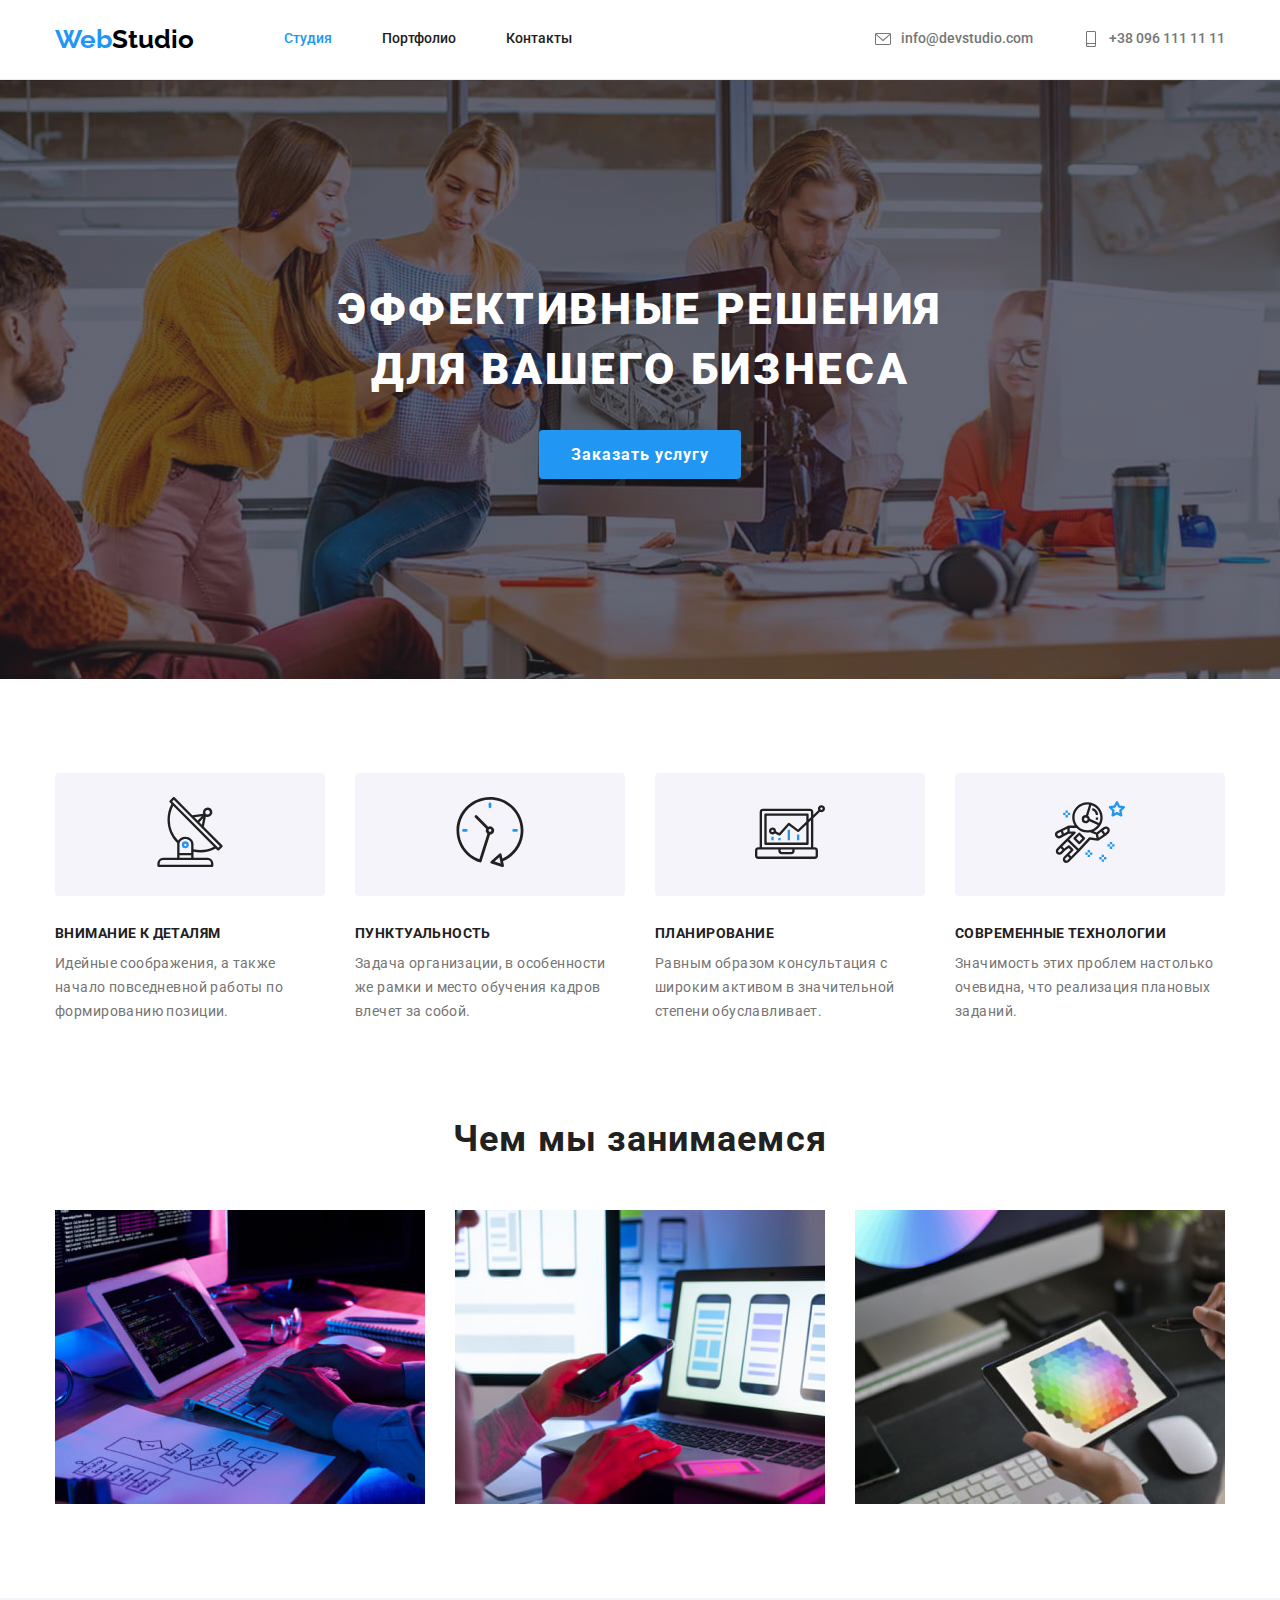
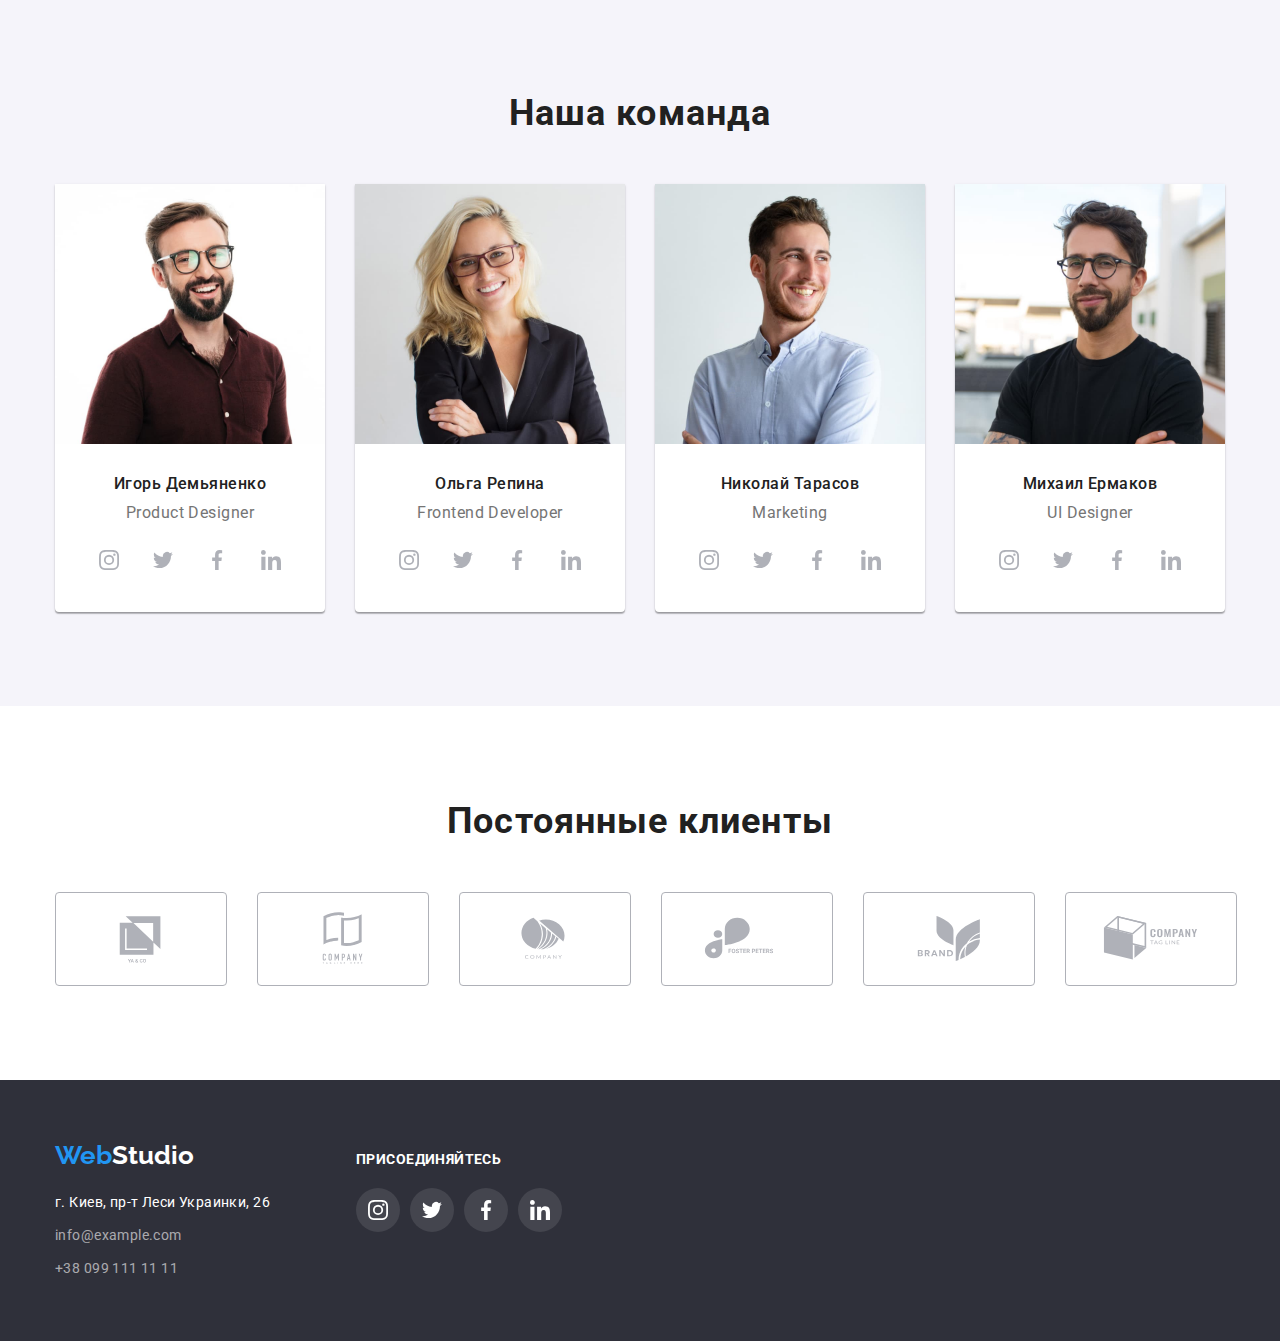
==== index.html @ 2717baa4 "Initial commit" ====
<!DOCTYPE html>
<html lang="ru">

<head>
  <meta charset="UTF-8" />
  <meta http-equiv="X-UA-Compatible" content="IE=edge" />
  <meta name="viewport" content="width=device-width, initial-scale=1.0" />
  <title>Студия</title>

  <link rel="preconnect" href="https://fonts.googleapis.com" />
  <link rel="preconnect" href="https://fonts.gstatic.com" crossorigin />
  <link href="https://fonts.googleapis.com/css2?family=Raleway:wght@700&family=Roboto:wght@400;500;700;900&display=swap"
    rel="stylesheet" />

  <link rel="stylesheet"
    href="https://cdnjs.cloudflare.com/ajax/libs/modern-normalize/1.1.0/modern-normalize.min.css" />

  <link rel="stylesheet" href="./css/styles.css" />
</head>

<body>
  <!-- Header -->
  <header class="section header">
    <div class="container">
      <a class="link logo" href="./index.html"><span class="logo-web">Web</span>Studio</a>
      <nav class="navigation">
        <ul class="list navigation-list">
          <li class="navigation-item">
            <a class="link navigation-link current" href="./index.html">Студия</a>
          </li>
          <li class="navigation-item">
            <a class="link navigation-link" href="./portfolio.html">Портфолио</a>
          </li>
          <li class="navigation-item">
            <a class="link navigation-link" href="/contact">Контакты</a>
          </li>
        </ul>
      </nav>

      <ul class="list contact-list">
        <li class="contact-item">
          <a class="link contact-link contact-mail" href="mailto:info@devstudio.com">
            <svg class="icon" width="16px" height="16px">
              <use href="./images/icons.svg#icon-mail"></use>
            </svg>
            info@devstudio.com</a>
        </li>
        <li class="contact-item">
          <a class="link contact-link contact-tel" href="tel:+380961111111">
            <svg class="icon" width="16px" height="16px">
              <use href="./images/icons.svg#icon-tel"></use>
            </svg>
            +38 096 111 11 11</a>
        </li>
      </ul>
    </div>
  </header>

  <!-- Main -->
  <main>
    <!-- Hero-section -->
    <section class="section hero">
      <div class="container">
        <div class="hero-container">
          <h1 class="hero-title">Эффективные решения для вашего бизнеса</h1>
          <button class="hero-btn" type="button">Заказать услугу</button>
        </div>
      </div>
    </section>

    <!-- Features-section -->
    <section class="section features">
      <div class="container">
        <h2 class="title features-title visually-hidden">Особенности</h2>
        <ul class="list features-list">
          <li class="features-item features-icon-antenna">
            <div class="feature-thumb">
              <svg class="icon" width="70px" height="70px">
                <use href="./images/icons.svg#icon-antenna"></use>
              </svg>
            </div>
            <h3 class="features-subtitle subtitle">Внимание к деталям</h3>
            <p class="features-desc">
              Идейные соображения, а также начало повседневной работы по формированию позиции.
            </p>
          </li>
          <li class="features-item features-icon-clock">
            <div class="feature-thumb">
              <svg class="icon" width="70px" height="70px">
                <use href="./images/icons.svg#icon-clock"></use>
              </svg>
            </div>
            <h3 class="features-subtitle subtitle">Пунктуальность</h3>
            <p class="features-desc">
              Задача организации, в особенности же рамки и место обучения кадров влечет за собой.
            </p>
          </li>
          <li class="features-item features-icon-diagram">
            <div class="feature-thumb">
              <svg class="icon" width="70px" height="70px">
                <use href="./images/icons.svg#icon-diagram"></use>
              </svg>
            </div>
            <h3 class="features-subtitle subtitle">Планирование</h3>
            <p class="features-desc">
              Равным образом консультация с широким активом в значительной степени обуславливает.
            </p>
          </li>
          <li class="features-item features-icon-astronaut">
            <div class="feature-thumb">
              <svg class="icon" width="70px" height="70px">
                <use href="./images/icons.svg#icon-astronaut"></use>
              </svg>
            </div>
            <h3 class="features-subtitle subtitle">Современные технологии</h3>
            <p class="features-desc">
              Значимость этих проблем настолько очевидна, что реализация плановых заданий.
            </p>
          </li>
        </ul>
      </div>
    </section>

    <!-- Product-section -->
    <section class="section product">
      <div class="container">
        <h2 class="title product-title">Чем мы занимаемся</h2>
        <ul class="list product-list">
          <li class="product-item">
            <img class="product-img" src="./images/product/box_1.jpg" alt="Пишем код и создаем логику" width="370"
              height="294" />
          </li>
          <li class="product-item">
            <img class="product-img" src="./images/product/box_2.jpg" alt="Создаем адаптивный дизайн" width="370"
              height="294" />
          </li>
          <li class="product-item">
            <img class="product-img" src="./images/product/box_3.jpg" alt="Подбираем цветовую палитру" width="370"
              height="294" />
          </li>
        </ul>
      </div>
    </section>

    <!-- Team-section -->
    <section class="section team">
      <div class="container">
        <h2 class="title team-title">Наша команда</h2>
        <ul class="list team-list">
          <li class="team-item">
            <img class="team-img" src="./images/team/img_1.jpg" alt="Игорь Демьяненко" width="270" height="260" />
            <div class="team-wrapper">
              <h3 class="team-member subtitle">Игорь Демьяненко</h3>
              <p class="team-desc" lang="en">Product Designer</p>
              <ul class="list social-list">
                <li class="social-item">
                  <a class="link social-link" href="#" title="Instagram" aria-label="instagram">
                    <svg class="icon" width="20px" height="20px">
                      <use href="./images/icons.svg#icon-instagram"></use>
                    </svg>
                  </a>
                </li>
                <li class="social-item">
                  <a class="link social-link" href="#" title="Twitter" aria-label="twitter">
                    <svg class="icon" width="20px" height="20px">
                      <use href="./images/icons.svg#icon-twitter"></use>
                    </svg>
                  </a>
                </li>
                <li class="social-item">
                  <a class="link social-link" href="#" title="Facebook" aria-label="facebook">
                    <svg class="icon" width="20px" height="20px">
                      <use href="./images/icons.svg#icon-facebook"></use>
                    </svg>
                  </a>
                </li>
                <li class="social-item">
                  <a class="link social-link" href="#" title="Linkedin" aria-label="linkedin">
                    <svg class="icon" width="20px" height="20px">
                      <use href="./images/icons.svg#icon-linkedin"></use>
                    </svg>
                  </a>
                </li>
              </ul>
            </div>
          </li>
          <li class="team-item">
            <img class="team-img" src="./images/team/img_2.jpg" alt="Ольга Репина" width="270" height="260" />
            <div class="team-wrapper">
              <h3 class="team-member subtitle">Ольга Репина</h3>
              <p class="team-desc" lang="en">Frontend Developer</p>
              <ul class="list social-list">
                <li class="social-item">
                  <a class="link social-link" href="#" title="Instagram" aria-label="instagram">
                    <svg class="icon" width="20px" height="20px">
                      <use href="./images/icons.svg#icon-instagram"></use>
                    </svg>
                  </a>
                </li>
                <li class="social-item">
                  <a class="link social-link" href="#" title="Twitter" aria-label="twitter">
                    <svg class="icon" width="20px" height="20px">
                      <use href="./images/icons.svg#icon-twitter"></use>
                    </svg>
                  </a>
                </li>
                <li class="social-item">
                  <a class="link social-link" href="#" title="Facebook" aria-label="facebook">
                    <svg class="icon" width="20px" height="20px">
                      <use href="./images/icons.svg#icon-facebook"></use>
                    </svg>
                  </a>
                </li>
                <li class="social-item">
                  <a class="link social-link" href="#" title="Linkedin" aria-label="linkedin">
                    <svg class="icon" width="20px" height="20px">
                      <use href="./images/icons.svg#icon-linkedin"></use>
                    </svg>
                  </a>
                </li>
              </ul>
            </div>
          </li>
          <li class="team-item">
            <img class="team-img" src="./images/team/img_3.jpg" alt="Николай Тарасов" width="270" height="260" />
            <div class="team-wrapper">
              <h3 class="team-member subtitle">Николай Тарасов</h3>
              <p class="team-desc" lang="en">Marketing</p>
              <ul class="list social-list">
                <li class="social-item">
                  <a class="link social-link" href="#" title="Instagram" aria-label="instagram">
                    <svg class="icon" width="20px" height="20px">
                      <use href="./images/icons.svg#icon-instagram"></use>
                    </svg>
                  </a>
                </li>
                <li class="social-item">
                  <a class="link social-link" href="#" title="Twitter" aria-label="twitter">
                    <svg class="icon" width="20px" height="20px">
                      <use href="./images/icons.svg#icon-twitter"></use>
                    </svg>
                  </a>
                </li>
                <li class="social-item">
                  <a class="link social-link" href="#" title="Facebook" aria-label="facebook">
                    <svg class="icon" width="20px" height="20px">
                      <use href="./images/icons.svg#icon-facebook"></use>
                    </svg>
                  </a>
                </li>
                <li class="social-item">
                  <a class="link social-link" href="#" title="Linkedin" aria-label="linkedin">
                    <svg class="icon" width="20px" height="20px">
                      <use href="./images/icons.svg#icon-linkedin"></use>
                    </svg>
                  </a>
                </li>
              </ul>
            </div>
          </li>
          <li class="team-item">
            <img class="team-img" src="./images/team/img_4.jpg" alt="Михаил Ермаков" width="270" height="260" />
            <div class="team-wrapper">
              <h3 class="team-member subtitle">Михаил Ермаков</h3>
              <p class="team-desc" lang="en">UI Designer</p>
              <ul class="list social-list">
                <li class="social-item">
                  <a class="link social-link" href="#" title="Instagram" aria-label="instagram">
                    <svg class="icon" width="20px" height="20px">
                      <use href="./images/icons.svg#icon-instagram"></use>
                    </svg>
                  </a>
                </li>
                <li class="social-item">
                  <a class="link social-link" href="#" title="Twitter" aria-label="twitter">
                    <svg class="icon" width="20px" height="20px">
                      <use href="./images/icons.svg#icon-twitter"></use>
                    </svg>
                  </a>
                </li>
                <li class="social-item">
                  <a class="link social-link" href="#" title="Facebook" aria-label="facebook">
                    <svg class="icon" width="20px" height="20px">
                      <use href="./images/icons.svg#icon-facebook"></use>
                    </svg>
                  </a>
                </li>
                <li class="social-item">
                  <a class="link social-link" href="#" title="Linkedin" aria-label="linkedin">
                    <svg class="icon" width="20px" height="20px">
                      <use href="./images/icons.svg#icon-linkedin"></use>
                    </svg>
                  </a>
                </li>
              </ul>
            </div>
          </li>
        </ul>
      </div>
    </section>

    <!-- Client-section -->
    <section class="section client">
      <div class="container">
        <h2 class="title client-title">Постоянные клиенты</h2>
        <ul class="list client-list">
          <li class="client-item">
            <a class="link client-link" href="">
              <svg class="icon" width="106px" height="60px">
                <use href="./images/icons.svg#icon-client_one"></use>
              </svg>
            </a>
          </li>
          <li class="client-item">
            <a class="link client-link" href="">
              <svg class="icon" width="106px" height="60px">
                <use href="./images/icons.svg#icon-client_two"></use>
              </svg>
            </a>
          </li>
          <li class="client-item">
            <a class="link client-link" href="">
              <svg class="icon" width="106px" height="60px">
                <use href="./images/icons.svg#icon-client_three"></use>
              </svg>
            </a>
          </li>
          <li class="client-item">
            <a class="link client-link" href="">
              <svg class="icon" width="106px" height="60px">
                <use href="./images/icons.svg#icon-client_four"></use>
              </svg>
            </a>
          </li>
          <li class="client-item">
            <a class="link client-link" href="">
              <svg class="icon" width="106px" height="60px">
                <use href="./images/icons.svg#icon-client_five"></use>
              </svg>
            </a>
          </li>
          <li class="client-item">
            <a class="link client-link" href="">
              <svg class="icon" width="106px" height="60px">
                <use href="./images/icons.svg#icon-client_six"></use>
              </svg>
            </a>
          </li>
        </ul>
      </div>
    </section>
  </main>

  <!-- Footer  -->
  <footer class="section footer">
    <div class="container">
      <div class="footer-container">
        <div class="address-container">
          <a class="link logo" href="./index.html"><span class="logo-web">Web</span>Studio</a>
          <address class="address">
            <ul class="list address-list">
              <li class="address-item">
                <a class="link address-office" href="https://goo.gl/maps/Bg9jCh9cksQUBGPt6" target="_blank"
                  rel="noopener nofollow noreferrer">г. Киев, пр-т Леси Украинки, 26</a>
              </li>
              <li class="address-item">
                <a class="link address-link" href="mailto:info@example.com">info@example.com</a>
              </li>
              <li class="address-item">
                <a class="link address-link" href="tel:+380991111111">+38 099 111 11 11</a>
              </li>
            </ul>
          </address>
        </div>
        <div class="social-container">
          <h2 class="social-container-title">Присоединяйтесь</h2>
          <ul class="list social-list">
            <li class="social-item">
              <a class="link social-link" href="#" title="Instagram" aria-label="instagram">
                <svg class="icon" width="20px" height="20px">
                  <use href="./images/icons.svg#icon-instagram"></use>
                </svg>
              </a>
            </li>
            <li class="social-item">
              <a class="link social-link" href="#" title="Twitter" aria-label="twitter">
                <svg class="icon" width="20px" height="20px">
                  <use href="./images/icons.svg#icon-twitter"></use>
                </svg>
              </a>
            </li>
            <li class="social-item">
              <a class="link social-link" href="#" title="Facebook" aria-label="facebook">
                <svg class="icon" width="20px" height="20px">
                  <use href="./images/icons.svg#icon-facebook"></use>
                </svg>
              </a>
            </li>
            <li class="social-item">
              <a class="link social-link" href="#" title="Linkedin" aria-label="linkedin">
                <svg class="icon" width="20px" height="20px">
                  <use href="./images/icons.svg#icon-linkedin"></use>
                </svg>
              </a>
            </li>
          </ul>
        </div>
      </div>
    </div>
  </footer>
</body>

</html>
---- css/styles.css ----
:root {
  --logo-font: 'Raleway', sans-serif;
  --logo-font-one: #000;
  --logo-font-color: #2196f3;

  --main-font: 'Roboto', sans-serif;

  --main-font-color: #212121;
  --main-light: #fff;
  --desc-font-color: #757575;
  --social-link-color: #afb1b8;

  --footer-background-color: #2f303a;
  --btn-background-color: var(--logo-font-color);
  --btn-background-hover: #188ce8;
  --background-section-color: #f5f4fa;
  --address-link-color: rgb(255 255 255 / 0.6);
  --hero-gradient-color: rgb(47 48 58 / 0.4);

  --border-color: 1px solid #eee;
  --filter-btn-box-shadow: 0px 3px 1px rgb(0 0 0 / 0.1), 0px 1px 2px rgb(0 0 0 / 0.08),
    0px 2px 2px rgb(0 0 0 / 0.12);
  --hero-btn-box-shadow: 0px 4px 4px rgb(0 0 0 / 0.15);

  --project-item-box-shadow: 0px 1px 1px rgb(0 0 0 / 0.12), 0px 4px 4px rgb(0 0 0 / 0.06),
    1px 4px 6px rgb(0 0 0 / 0.16);

  --header-border-bottom: 1px solid #ececec;

  --team-box-shadow: 0px 1px 3px rgb(0 0 0 / 0.12), 0px 1px 1px rgb(0 0 0 / 0.14),
    0px 2px 1px rgba(0 0 0 / 0.2);
  --team-border-radius: 0px 0px 4px 4px;

  --client-border: 1px solid #afb1b8;
  --client-border-accent: 1px solid #2196f3;

  --footer-background-social: rgb(255 255 255 / 0.1);

  /* Grid setting */
  --project-items: 2;
  --project-indent: 30px;
}

/* Global Styles */

html {
  scroll-behavior: smooth;
}

body {
  font-family: var(--main-font);
  color: var(--main-font-color);
}

h1,
h2,
h3,
h4,
h5,
h6,
p {
  margin: 0;
}

img {
  display: block;
  max-width: 100%;
  height: auto;
}

.link {
  text-decoration: none;
  font-style: normal;
}

.list {
  display: flex;
  margin: 0;
  padding: 0;
  list-style: none;
}

.section {
  padding-top: 94px;
  padding-bottom: 94px;
  max-width: 1600px;
  margin: 0 auto;

  /* outline: 2px solid tomato; */
}

.icon {
  fill: currentColor;
}

.visually-hidden {
  position: absolute;
  width: 1px;
  height: 1px;
  margin: -1px;
  border: 0;
  padding: 0;

  white-space: nowrap;
  clip-path: inset(100%);
  clip: rect(0 0 0 0);
  overflow: hidden;
}

/* Common Styles */

.title {
  font-weight: 700;
  font-size: 36px;

  line-height: 1.17;
  text-align: center;
  letter-spacing: 0.03em;
}

.subtitle {
  margin-bottom: 10px;
}

.container {
  max-width: 1200px;
  margin: 0 auto;
  padding: 0 15px;
}

/* Header Styles */

.header {
  padding-top: 24px;
  padding-bottom: 24px;
  border-bottom: var(--header-border-bottom);
}

.logo {
  font-family: var(--logo-font);
  font-weight: 700;
  font-size: 26px;
  line-height: 1.19;
  color: var(--logo-font-one);
}

.logo-web {
  color: var(--logo-font-color);
}

.navigation-link,
.contact-link {
  display: inline-flex;
  align-items: center;
  gap: 10px;

  padding: 4px 0;
  font-weight: 500;
  font-size: 14px;
  line-height: 1.14;
  color: inherit;
}

.contact-link {
  color: var(--desc-font-color);
}

.navigation-link:hover,
.navigation-link:focus,
.contact-link:hover,
.contact-link:focus {
  color: var(--logo-font-color);
}

.navigation-list,
.contact-list {
  gap: 50px;
}

.navigation {
  margin-left: 90px;
  margin-right: auto;
}

.header .container {
  display: flex;
  align-items: center;
}

/* Hero Styles */

.hero {
  padding-top: 200px;
  padding-bottom: 200px;
  color: var(--main-light);
  background-color: var(--footer-background-color);
  background-image: linear-gradient(var(--hero-gradient-color), var(--hero-gradient-color)),
    url('../images/hero/background_hero_img.jpg');
  background-position: center;
  background-size: cover;
}

.hero-container {
  max-width: 696px;
  margin: 0 auto;
  text-align: center;
}

.hero-title {
  margin-top: 0;
  margin-bottom: 30px;

  font-weight: 900;
  font-size: 44px;
  line-height: 1.36;
  letter-spacing: 0.06em;
  text-transform: uppercase;
}

.hero-btn {
  padding: 10px 32px;

  font-weight: 700;
  font-size: 16px;
  line-height: 1.86;
  letter-spacing: 0.06em;

  color: var(--main-light);
  background-color: var(--btn-background-color);
  box-shadow: var(--hero-btn-box-shadow);
  border-radius: 4px;
  border: 0;
}

.hero-btn:hover,
.hero-btn:focus {
  background-color: var(--btn-background-hover);
  cursor: pointer;
}

/* Features Styles */

.features-list {
  gap: 30px;
}

.features-item {
  max-width: 270px;
}

.feature-thumb {
  margin-bottom: 30px;
  padding: 24px 100px;
  background-color: var(--background-section-color);
  border-radius: 4px;
}

.features-subtitle {
  font-size: 14px;
  line-height: 1.14;
  letter-spacing: 0.03em;
  text-transform: uppercase;
}

.features-desc {
  color: var(--desc-font-color);
}

/* Product Styles */

.section.product {
  padding-top: 0;
}

.product-title {
  margin-bottom: 50px;
}

.product-list {
  gap: 30px;
}

/* Team Styles */

.team {
  background-color: var(--background-section-color);
}

.team-title {
  margin-bottom: 50px;
}

.team-list {
  gap: 30px;
}

.team-item {
  max-width: 270px;

  background-color: var(--main-light);

  box-shadow: var(--team-box-shadow);
  border-radius: var(--team-border-radius);
}

.team-wrapper {
  margin: 30px auto;
}

.team-member,
.team-desc {
  font-size: 16px;
  line-height: 1.19;
  text-align: center;
  letter-spacing: 0.03em;
}

.team-member {
  font-weight: 500;
}

.team-desc {
  color: var(--desc-font-color);
}

/* Social Link Styles */

.social-list {
  justify-content: center;
  gap: 10px;
  margin-top: 16px;
}

.social-link {
  display: flex;
  justify-content: center;
  align-items: center;
  padding: 12px;

  color: var(--social-link-color);
  border-radius: 50%;
}

.social-link:hover,
.social-link:focus {
  color: var(--main-light);
  background-color: var(--btn-background-color);
}

/* Client Styles */

.client-list {
  justify-content: space-between;
  align-items: center;
  gap: 30px;
  margin-top: 50px;
}

.client-link {
  display: flex;
  justify-content: space-between;
  align-items: center;
  padding: 16px 32px;

  color: var(--social-link-color);
  border: var(--client-border);
  border-radius: 4px;
}

.client-link:hover,
.client-link:focus {
  color: var(--logo-font-color);
  border: var(--client-border-accent);
}

/* Footer Styles + features-desc */

.footer {
  padding-top: 60px;
  padding-bottom: 60px;
  background-color: var(--footer-background-color);
}

.footer-container {
  display: flex;
  align-items: baseline;
  gap: 85px;
}

.address-container {
  flex-basis: 216px;
}

.address {
  margin-top: 20px;
}

.address-list {
  display: block;
}

.features-desc,
.address-office,
.address-link {
  font-size: 14px;
  line-height: 1.71;
  letter-spacing: 0.03em;
}

.address-office,
.footer .logo {
  color: var(--main-light);
}

.address-link {
  color: var(--address-link-color);
}

.address-item:not(:last-child) {
  margin-bottom: 9px;
}

.social-container-title {
  font-size: 14px;
  line-height: 1.14;
  letter-spacing: 0.03em;
  text-transform: uppercase;
  color: var(--main-light);
}

.footer .social-list {
  margin-top: 20px;
}

.footer .social-link {
  color: var(--main-light);
  background-color: var(--footer-background-social);
}

.footer .social-link:hover,
.footer .social-link:focus {
  background-color: var(--btn-background-color);
}

/* Portfolio Styles */

.filter-list {
  justify-content: center;
  gap: 8px;
  margin-bottom: 50px;
}

.filter-btn {
  padding: 6px 22px;

  font-weight: 500;
  font-size: 16px;
  line-height: 1.62;
  letter-spacing: 0.03em;

  background-color: var(--background-section-color);
  border-radius: 4px;
  border: none;
}

.filter-btn:hover,
.filter-btn:focus,
.btn-active {
  color: var(--main-light);
  background-color: var(--btn-background-color);
  box-shadow: var(--filter-btn-box-shadow);
  border-radius: 4px;
  cursor: pointer;
}

.project-list {
  flex-wrap: wrap;
  gap: var(--project-indent);
}

.project-item {
  max-width: 370px;
}

.project-item:hover {
  box-shadow: var(--project-item-box-shadow);
  cursor: pointer;
}

.project-wrapper {
  padding: 20px 24px;
  border: var(--border-color);
  border-top: none;
}

.project-title {
  margin-bottom: 4px;
  font-size: 18px;
  line-height: 2;
  letter-spacing: 0.06em;
}

.project-desc {
  font-size: 16px;
  line-height: 1.88;
  letter-spacing: 0.03em;
  color: var(--desc-font-color);
}

/* Current Page */

.current {
  color: var(--logo-font-color);
}
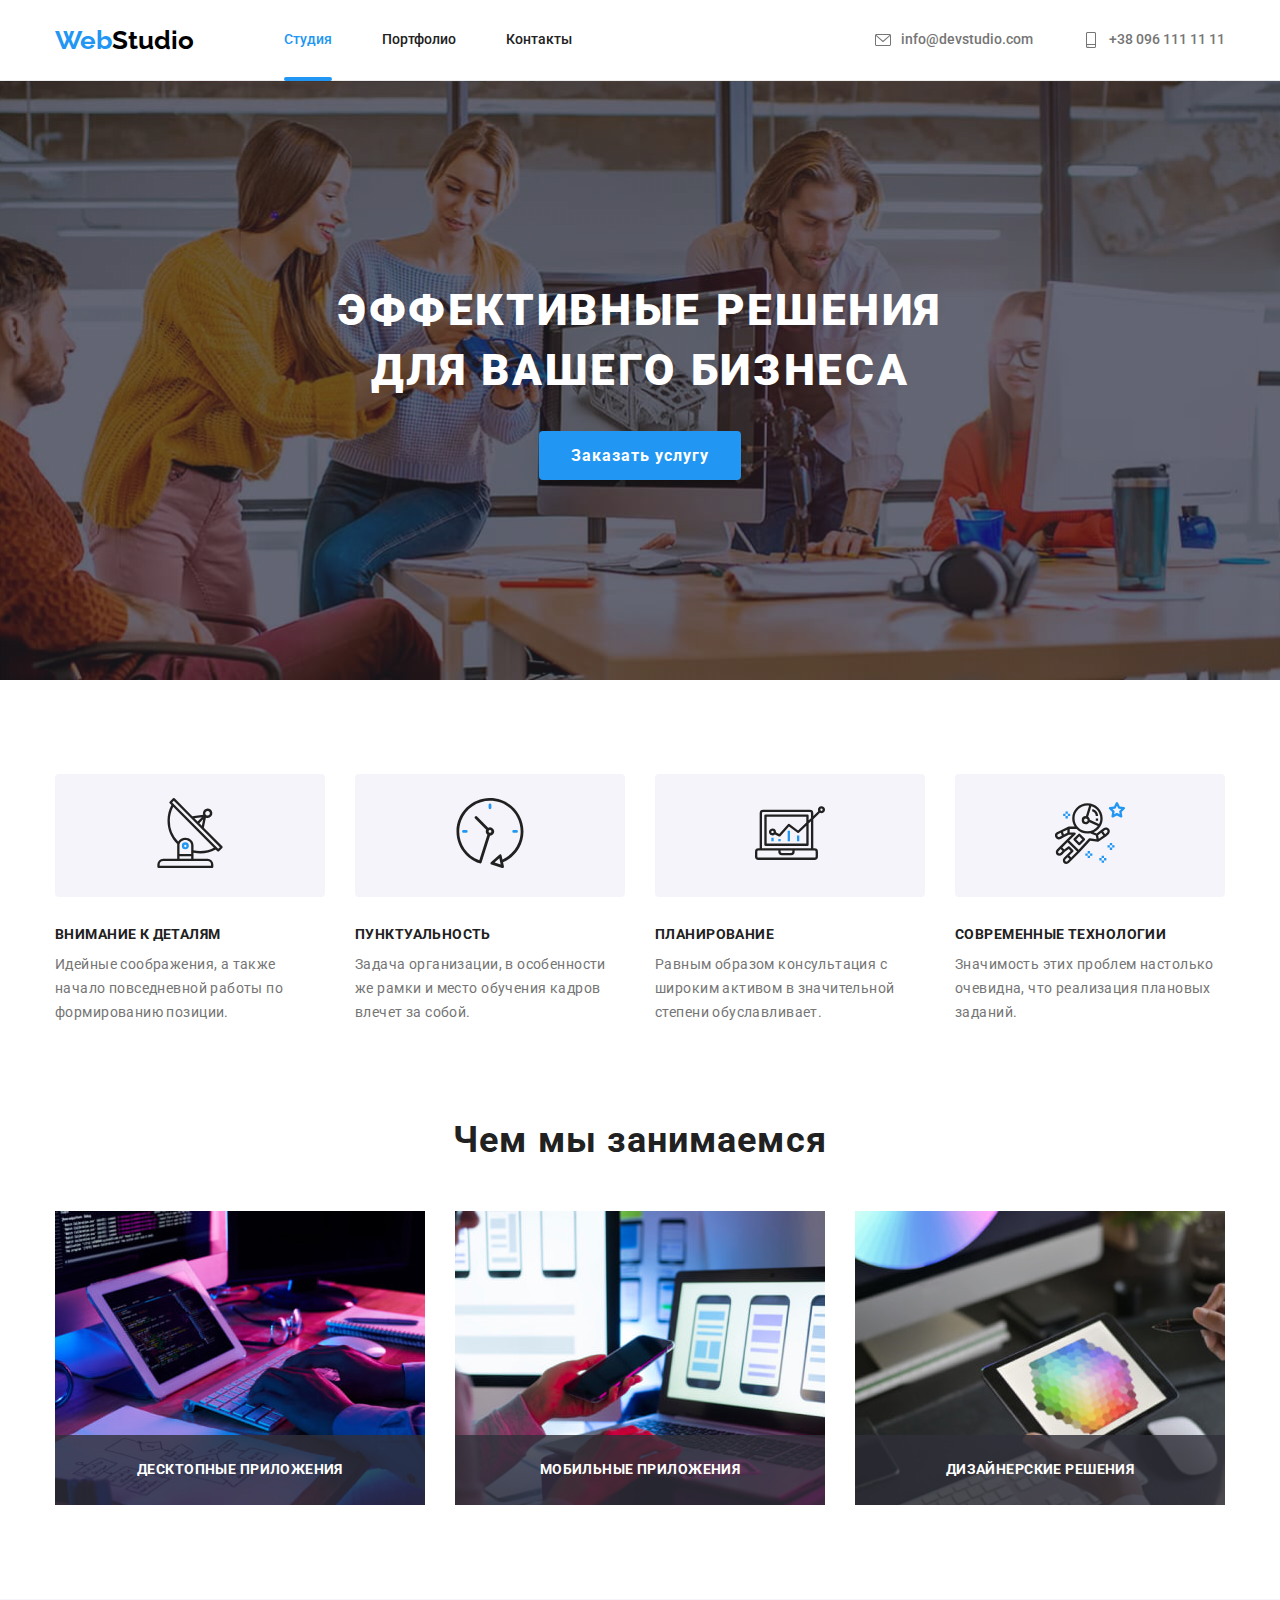
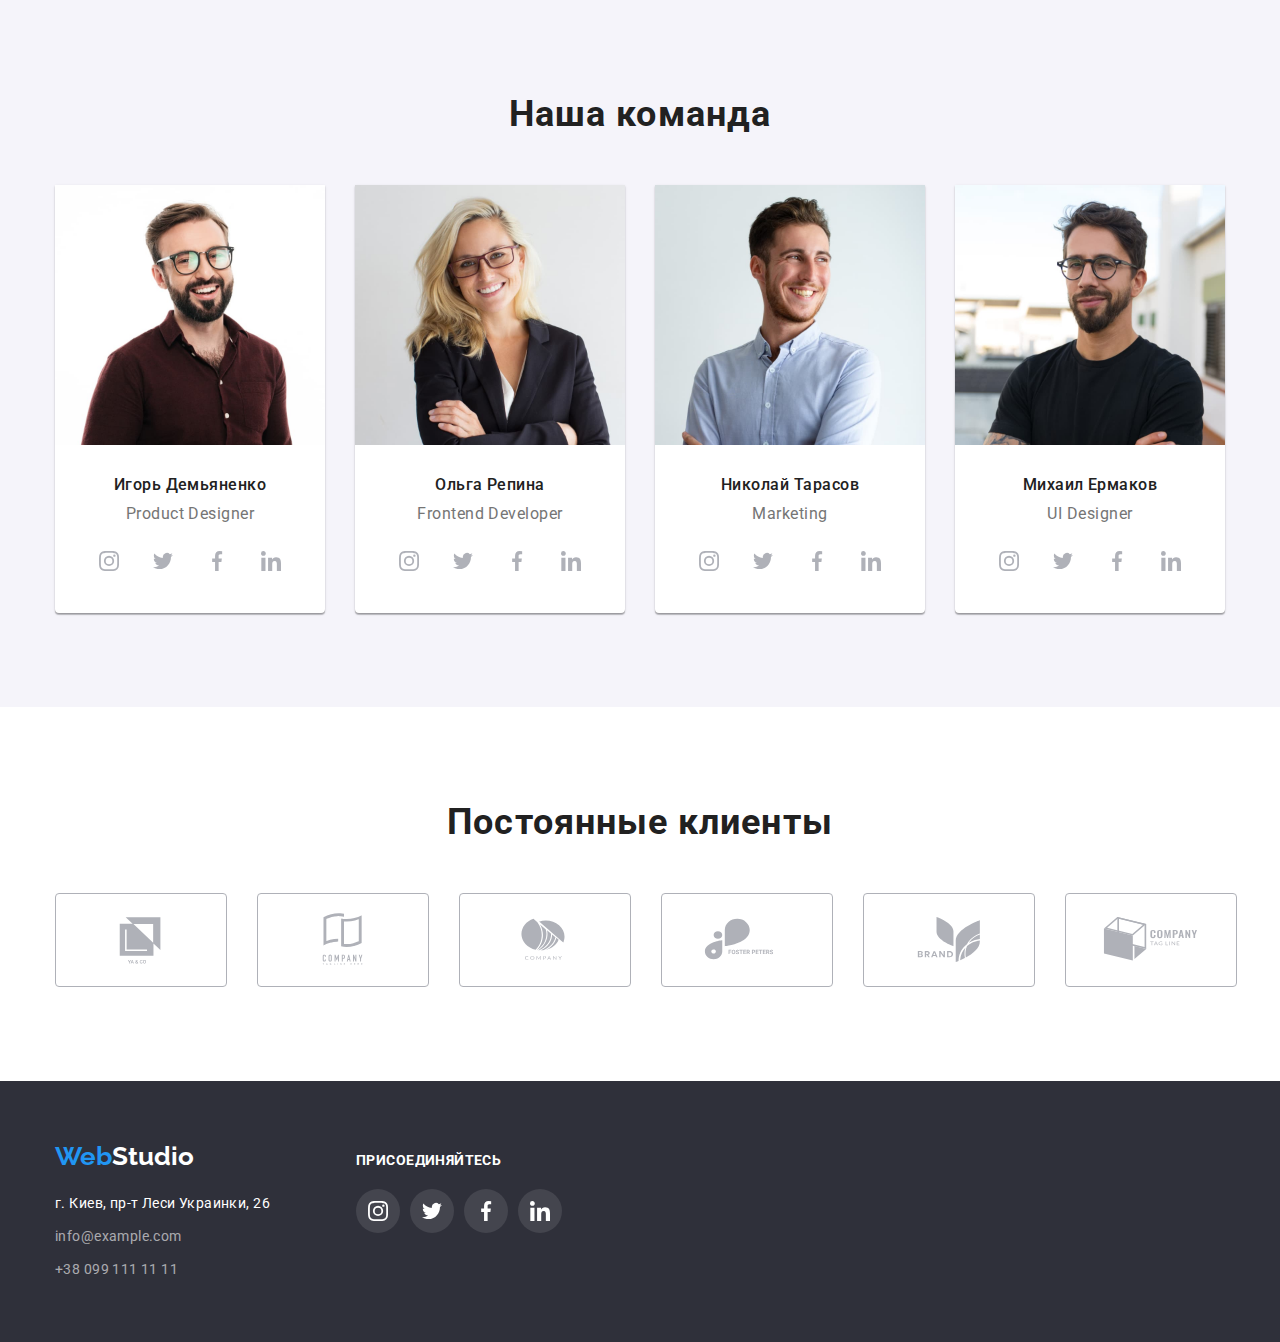
==== commit 225ee672: "add transition and modal" ====
--- a/index.html
+++ b/index.html
@@ -63,7 +63,7 @@
       <div class="container">
         <div class="hero-container">
           <h1 class="hero-title">Эффективные решения для вашего бизнеса</h1>
-          <button class="hero-btn" type="button">Заказать услугу</button>
+          <button class="hero-btn button" type="button" data-modal-open>Заказать услугу</button>
         </div>
       </div>
     </section>
@@ -129,14 +129,23 @@
           <li class="product-item">
             <img class="product-img" src="./images/product/box_1.jpg" alt="Пишем код и создаем логику" width="370"
               height="294" />
+            <div class="product-subtitle-overlay">
+              <h3 class="product-subtitle">Десктопные приложения</h3>
+            </div>
           </li>
           <li class="product-item">
             <img class="product-img" src="./images/product/box_2.jpg" alt="Создаем адаптивный дизайн" width="370"
               height="294" />
+            <div class="product-subtitle-overlay">
+              <h3 class="product-subtitle">Мобильные приложения</h3>
+            </div>
           </li>
           <li class="product-item">
             <img class="product-img" src="./images/product/box_3.jpg" alt="Подбираем цветовую палитру" width="370"
               height="294" />
+            <div class="product-subtitle-overlay">
+              <h3 class="product-subtitle">Дизайнерские решения</h3>
+            </div>
           </li>
         </ul>
       </div>
@@ -373,7 +382,7 @@
           </address>
         </div>
         <div class="social-container">
-          <h2 class="social-container-title">Присоединяйтесь</h2>
+          <strong class="social-container-title">Присоединяйтесь</strong>
           <ul class="list social-list">
             <li class="social-item">
               <a class="link social-link" href="#" title="Instagram" aria-label="instagram">
@@ -408,6 +417,18 @@
       </div>
     </div>
   </footer>
+
+  <div class="backdrop is-hidden" data-modal>
+    <div class="modal">
+      <button class="modal-close-btn" type="button" data-modal-close>
+        <svg class="icon" width="18px" height="18px" title="Close">
+          <use href="./images/icons.svg#icon-close"></use>
+        </svg>
+      </button>
+    </div>
+  </div>
+
+  <script src="./js/modal.js"></script>
 </body>
 
 </html>--- a/css/styles.css
+++ b/css/styles.css
@@ -27,6 +27,8 @@
 
   --header-border-bottom: 1px solid #ececec;
 
+  --product-subtitle-background: rgb(47 48 58 / 0.8);
+
   --team-box-shadow: 0px 1px 3px rgb(0 0 0 / 0.12), 0px 1px 1px rgb(0 0 0 / 0.14),
     0px 2px 1px rgba(0 0 0 / 0.2);
   --team-border-radius: 0px 0px 4px 4px;
@@ -39,6 +41,10 @@
   /* Grid setting */
   --project-items: 2;
   --project-indent: 30px;
+
+  /* Transition setting */
+  --transition-duration: 250ms;
+  --transition-timing-function: cubic-bezier(0.4, 0, 0.2, 1);
 }
 
 /* Global Styles */
@@ -73,6 +79,23 @@
   font-style: normal;
 }
 
+.button,
+.link {
+  transition-property: color, background-color, box-shadow, border;
+  transition-duration: var(--transition-duration);
+  transition-timing-function: var(--transition-timing-function);
+}
+
+.link:hover,
+.link:focus,
+.button:hover,
+.button:focus {
+  color: inherit;
+  background-color: inherit;
+  box-shadow: inherit;
+  border: inherit;
+}
+
 .list {
   display: flex;
   margin: 0;
@@ -131,8 +154,8 @@
 /* Header Styles */
 
 .header {
-  padding-top: 24px;
-  padding-bottom: 24px;
+  padding-top: 0;
+  padding-bottom: 0;
   border-bottom: var(--header-border-bottom);
 }
 
@@ -150,11 +173,12 @@
 
 .navigation-link,
 .contact-link {
+  position: relative;
   display: inline-flex;
   align-items: center;
   gap: 10px;
 
-  padding: 4px 0;
+  padding: 32px 0;
   font-weight: 500;
   font-size: 14px;
   line-height: 1.14;
@@ -187,6 +211,24 @@
   align-items: center;
 }
 
+/* Current Page */
+
+.current {
+  color: var(--logo-font-color);
+}
+
+.current.navigation-link::after {
+  position: absolute;
+  left: 0;
+  bottom: -1px;
+  width: 100%;
+  height: 4px;
+
+  content: '';
+  background-color: var(--logo-font-color);
+  border-radius: 2px;
+}
+
 /* Hero Styles */
 
 .hero {
@@ -238,7 +280,7 @@
   cursor: pointer;
 }
 
-/* Features Styles */
+/* Features Styles + Product Subtitle Styles */
 
 .features-list {
   gap: 30px;
@@ -255,7 +297,8 @@
   border-radius: 4px;
 }
 
-.features-subtitle {
+.features-subtitle,
+.product-subtitle {
   font-size: 14px;
   line-height: 1.14;
   letter-spacing: 0.03em;
@@ -278,6 +321,24 @@
 
 .product-list {
   gap: 30px;
+}
+
+.product-item {
+  position: relative;
+}
+
+.product-subtitle-overlay {
+  position: absolute;
+  left: 0;
+  bottom: 0;
+  width: 100%;
+  padding: 27px 0;
+  background-color: var(--product-subtitle-background);
+}
+
+.product-subtitle {
+  text-align: center;
+  color: var(--main-light);
 }
 
 /* Team Styles */
@@ -408,11 +469,15 @@
 }
 
 .address-office,
-.footer .logo {
-  color: var(--main-light);
-}
-
-.address-link {
+.footer .logo,
+.address-office:hover,
+.address-office:focus {
+  color: var(--main-light);
+}
+
+.address-link,
+.address-link:hover,
+.address-link:focus {
   color: var(--address-link-color);
 }
 
@@ -480,6 +545,9 @@
 
 .project-item {
   max-width: 370px;
+  transition-property: box-shadow;
+  transition-duration: var(--transition-duration);
+  transition-timing-function: var(--transition-timing-function);
 }
 
 .project-item:hover {
@@ -507,8 +575,57 @@
   color: var(--desc-font-color);
 }
 
-/* Current Page */
-
-.current {
-  color: var(--logo-font-color);
-}
+/* Modal Styles */
+
+.backdrop {
+  position: fixed;
+  top: 0;
+  left: 0;
+  width: 100%;
+  height: 100%;
+  background: rgba(0, 0, 0, 0.2);
+
+  opacity: 1;
+  visibility: visible;
+  /* transform: scale(1); */
+  transition-property: visibility, opacity, transform;
+  transition-duration: 1500ms;
+}
+
+.backdrop.is-hidden {
+  opacity: 0;
+  visibility: hidden;
+  pointer-events: none;
+
+  /* transform: scale(0.5); */
+}
+
+.modal {
+  position: absolute;
+  width: 228px;
+  height: 281px;
+  left: 50%;
+  top: 50%;
+
+  transform: translate(-50%, -50%);
+  background-color: #fff;
+  box-shadow: 0px 1px 3px rgba(0, 0, 0, 0.12), 0px 1px 1px rgba(0, 0, 0, 0.14),
+    0px 2px 1px rgba(0, 0, 0, 0.2);
+  border-radius: 4px;
+}
+
+.modal-close-btn {
+  position: absolute;
+  top: 8px;
+  right: 8px;
+  width: 30px;
+  height: 30px;
+
+  display: flex;
+  align-items: center;
+  justify-content: center;
+
+  border-radius: 50%;
+  border: 1px solid rgba(0, 0, 0, 0.1);
+  cursor: pointer;
+}
